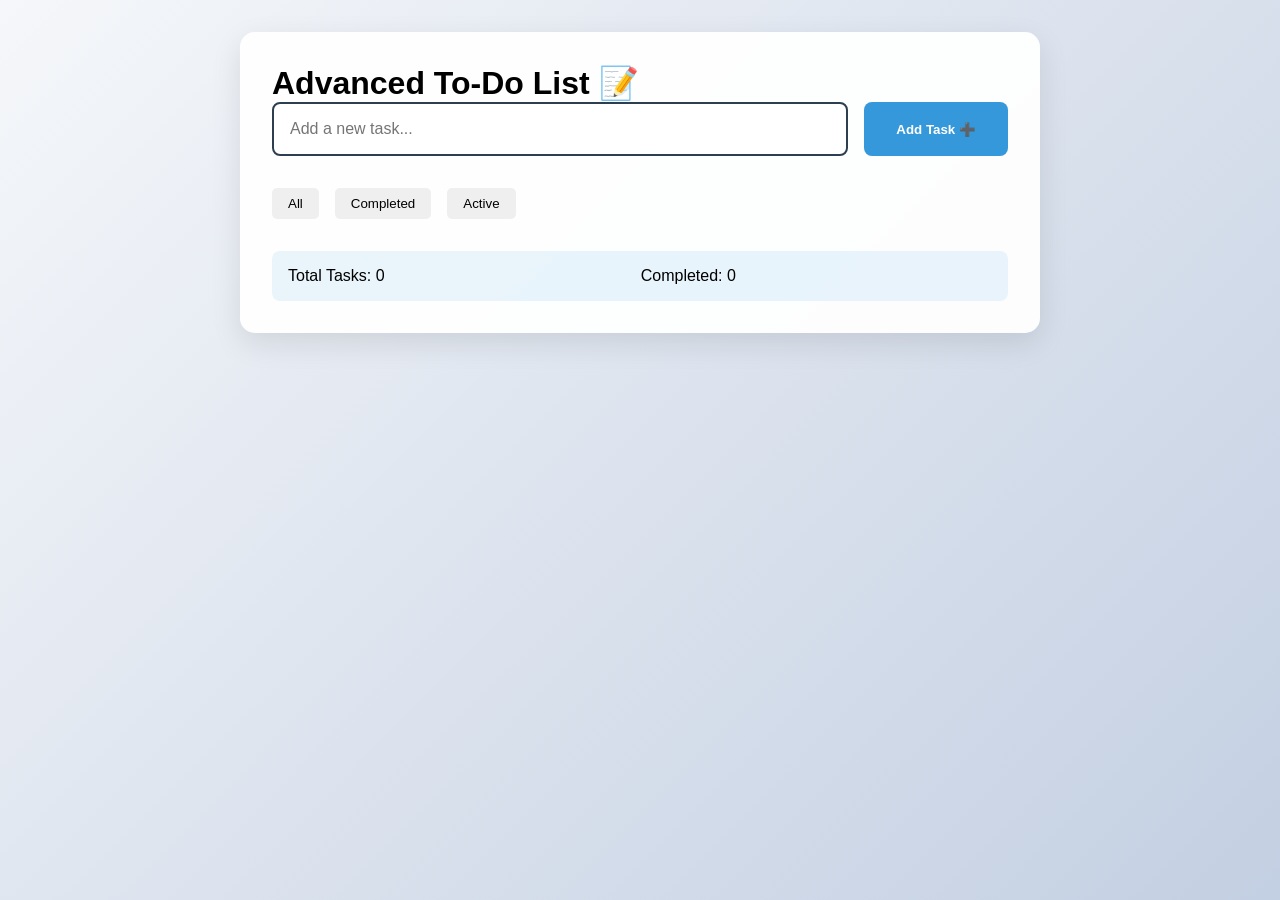
==== index.html @ 49f96af4 "Update and rename todo.html to index.html" ====
<!DOCTYPE html>
<html lang="en">
  <head>
    <meta charset="UTF-8" />
    <meta name="viewport" content="width=device-width, initial-scale=1.0" />
    <title>Advanced To-Do List</title>
    <link rel="stylesheet" href="style.css" />
  </head>
  <body>
    <div class="container">
      <h1>Advanced To-Do List 📝</h1>
      <div class="input-section">
        <input type="text" class="task-input" placeholder="Add a new task..." />
        <button class="add-btn">Add Task ➕</button>
      </div>

      <div class="filter-section">
        <button class="filter-btn" data-filter="all">All</button>
        <button class="filter-btn" data-filter="completed">Completed</button>
        <button class="filter-btn" data-filter="active">Active</button>
      </div>

      <div class="tasks-container"></div>

      <div class="stats-container">
        <div>Total Tasks: <span id="total-tasks">0</span></div>
        <div>Completed: <span id="completed-tasks">0</span></div>
        <div class="progress-bar">
          <div class="progress-fill" style="width: 0%"></div>
        </div>
      </div>
    </div>
    <script src="script.js"></script>
  </body>
</html>
---- style.css ----
:root {
  --primary: #2c3e50;
  --secondary: #3498db;
  --background: linear-gradient(135deg, #f5f7fa 0%, #c3cfe2 100%);
}

* {
  box-sizing: border-box;
  margin: 0;
  padding: 0;
}

body {
  font-family: "Segoe UI", sans-serif;
  min-height: 100vh;
  background: var(--background);
  padding: 2rem;
}

.container {
  max-width: 800px;
  margin: 0 auto;
  background: rgba(255, 255, 255, 0.95);
  padding: 2rem;
  border-radius: 15px;
  box-shadow: 0 10px 30px rgba(0, 0, 0, 0.1);
}

.input-section {
  display: flex;
  gap: 1rem;
  margin-bottom: 2rem;
}

.task-input {
  flex: 1;
  padding: 1rem;
  border: 2px solid var(--primary);
  border-radius: 8px;
  font-size: 1rem;
  transition: all 0.3s ease;
}

.task-input:focus {
  outline: none;
  border-color: var(--secondary);
  box-shadow: 0 0 10px rgba(52, 152, 219, 0.3);
}

.add-btn {
  padding: 1rem 2rem;
  background: var(--secondary);
  border: none;
  border-radius: 8px;
  color: white;
  font-weight: bold;
  cursor: pointer;
  transition: transform 0.2s ease;
}

.add-btn:hover {
  transform: translateY(-2px);
  background: var(--secondary);
  transition: all 0.3s ease;
  transform: translateY(-5px);
  box-shadow: 10px 10px 10px gray, -3px -3px 5px lightgray;
}

.tasks-container {
  margin-top: 2rem;
}

.task-item {
  display: flex;
  align-items: center;
  padding: 1rem;
  margin: 0.5rem 0;
  border: 1px solid rgb(3, 48, 92, 0.2);
  background: rgb(242, 253, 179);
  border-radius: 8px;
  transition: all 0.3s ease;
  cursor: move;
}

.task-item:hover {
  transform: translateY(5px);
  box-shadow: 10px 10px 10px 10px rgba(16, 0, 54, 0.1);
}

.task-text {
  flex: 1;
  margin: 0 1rem;
}

.task-actions {
  display: flex;
  gap: 1rem;
}

.delete-btn {
  background: #e74c3c;
  color: white;
  border: none;
  padding: 0.5rem 1rem;
  border-radius: 5px;
  cursor: pointer;
}

.priority-indicator {
  width: 10px;
  height: 10px;
  border-radius: 50%;
}

.stats-container {
  margin-top: 2rem;
  padding: 1rem;
  background: rgba(52, 152, 219, 0.1);
  border-radius: 8px;
  display: flex;
  justify-content: space-between;
}

.progress-bar {
  height: 8px;
  background: #eee;
  border-radius: 4px;
  overflow: hidden;
}

.progress-fill {
  height: 100%;
  background: var(--secondary);
  transition: width 0.3s ease;
}

.filter-section {
  margin: 1rem 0;
  display: flex;
  gap: 1rem;
}

.filter-btn {
  padding: 0.5rem 1rem;
  border: none;
  border-radius: 5px;
  cursor: pointer;
}

[contenteditable="true"]:focus {
  outline: none;
  background: #f0f8ff;
}
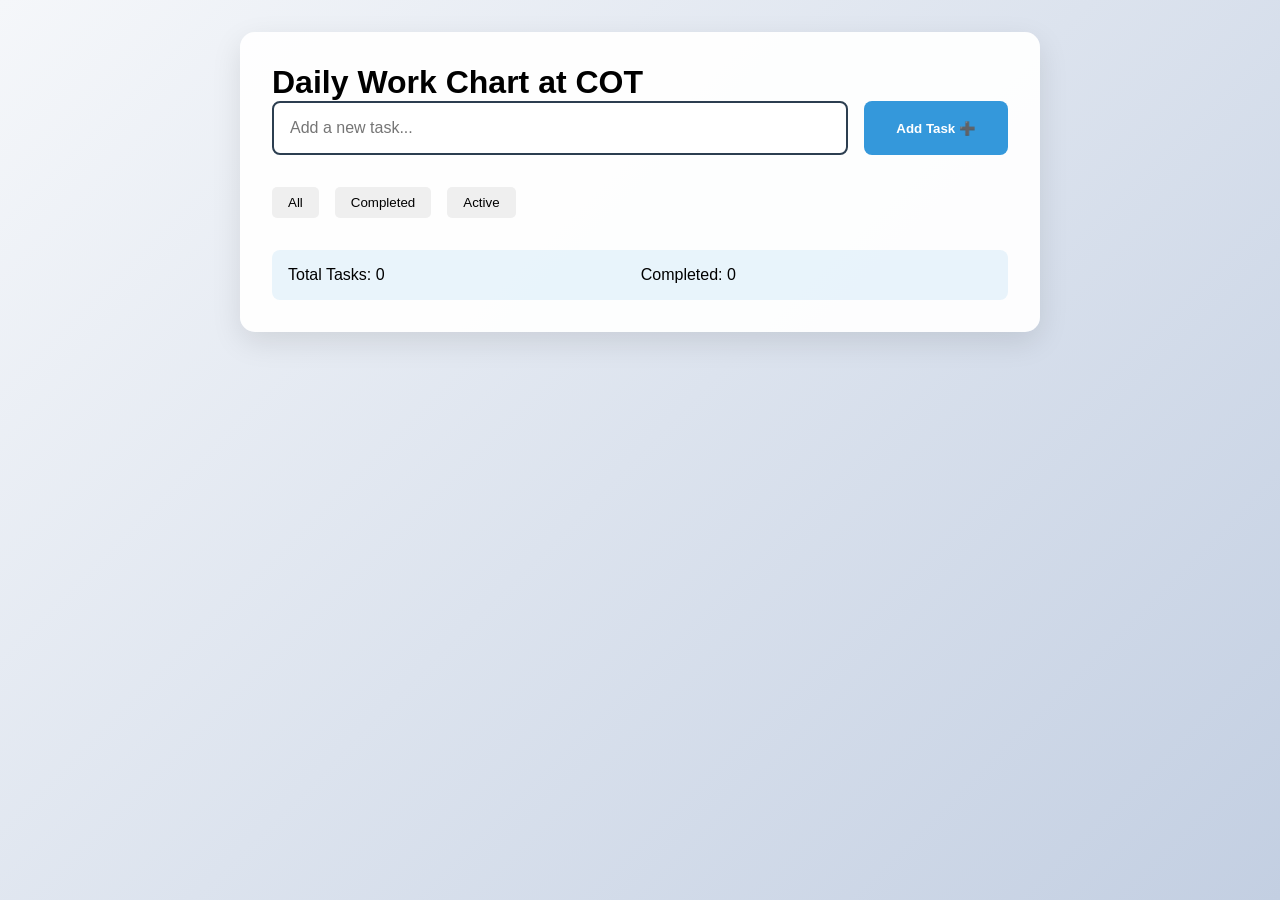
==== commit 63855939: "Update index.html" ====
--- a/index.html
+++ b/index.html
@@ -8,7 +8,7 @@
   </head>
   <body>
     <div class="container">
-      <h1>Advanced To-Do List 📝</h1>
+      <h1>Daily Work Chart at COT</h1>
       <div class="input-section">
         <input type="text" class="task-input" placeholder="Add a new task..." />
         <button class="add-btn">Add Task ➕</button>
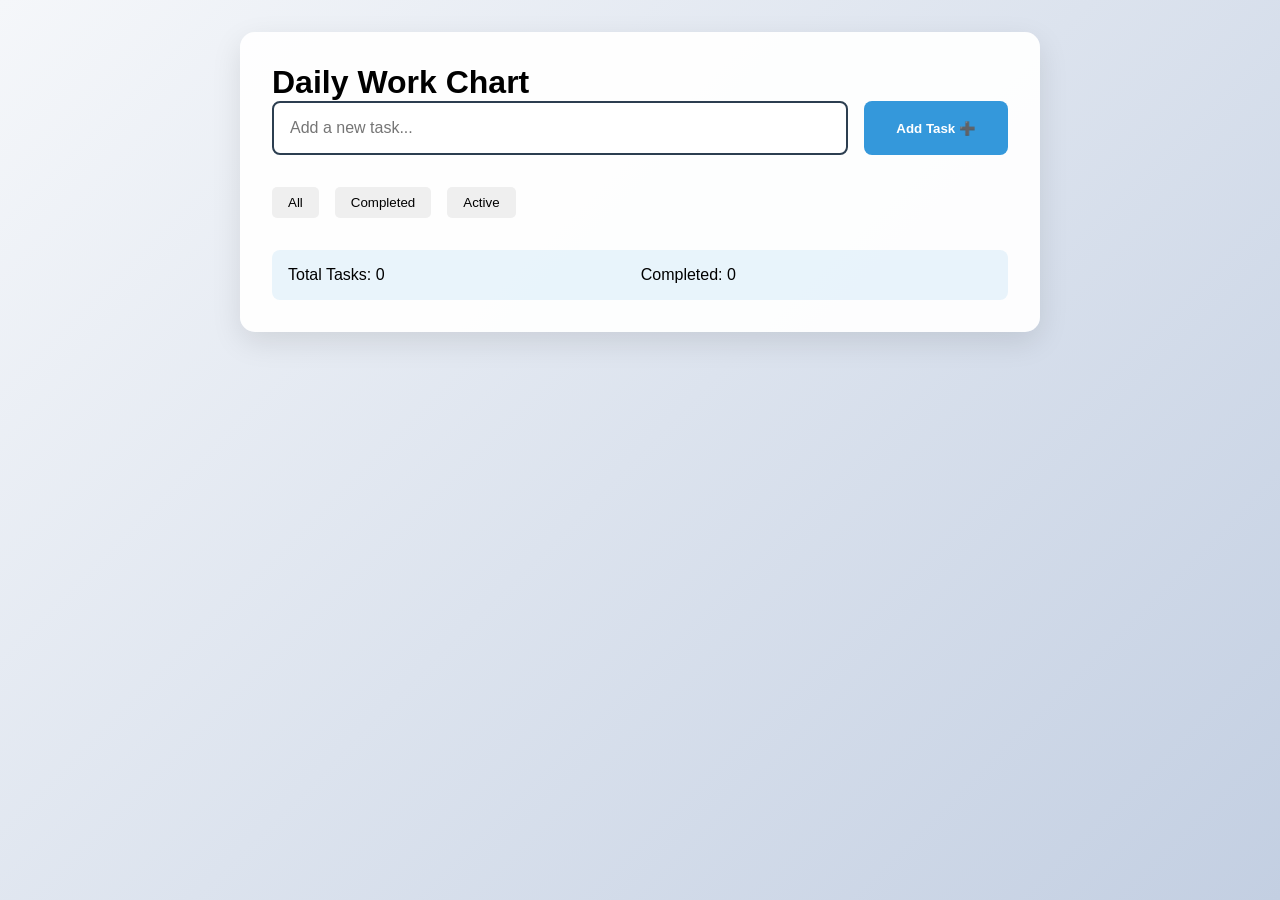
==== commit c1ecae9a: "Update index.html" ====
--- a/index.html
+++ b/index.html
@@ -8,7 +8,7 @@
   </head>
   <body>
     <div class="container">
-      <h1>Daily Work Chart at COT</h1>
+      <h1>Daily Work Chart</h1>
       <div class="input-section">
         <input type="text" class="task-input" placeholder="Add a new task..." />
         <button class="add-btn">Add Task ➕</button>
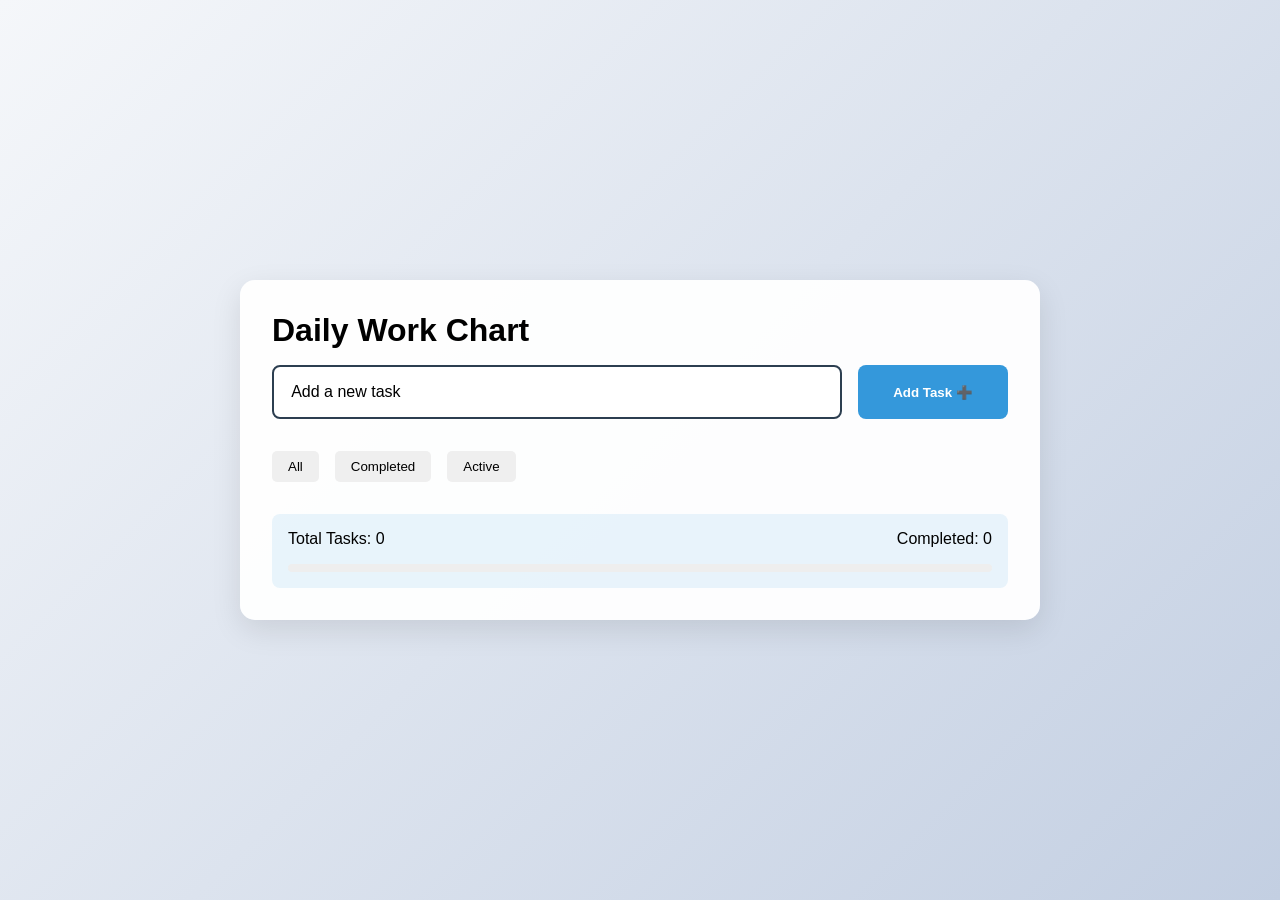
==== commit 2cebc468: "Update index.html" ====
--- a/index.html
+++ b/index.html
@@ -10,7 +10,8 @@
     <div class="container">
       <h1>Daily Work Chart</h1>
       <div class="input-section">
-        <input type="text" class="task-input" placeholder="Add a new task..." />
+        <input type="text" class="task-input" placeholder="" required />
+        <span class="floating-placeholder">Add a new task</span>
         <button class="add-btn">Add Task ➕</button>
       </div>
 
--- a/style.css
+++ b/style.css
@@ -1,153 +1,240 @@
-:root {
-  --primary: #2c3e50;
-  --secondary: #3498db;
-  --background: linear-gradient(135deg, #f5f7fa 0%, #c3cfe2 100%);
-}
-
-* {
-  box-sizing: border-box;
-  margin: 0;
-  padding: 0;
-}
-
-body {
-  font-family: "Segoe UI", sans-serif;
-  min-height: 100vh;
-  background: var(--background);
-  padding: 2rem;
-}
-
-.container {
-  max-width: 800px;
-  margin: 0 auto;
-  background: rgba(255, 255, 255, 0.95);
-  padding: 2rem;
-  border-radius: 15px;
-  box-shadow: 0 10px 30px rgba(0, 0, 0, 0.1);
-}
-
-.input-section {
-  display: flex;
-  gap: 1rem;
-  margin-bottom: 2rem;
-}
-
-.task-input {
-  flex: 1;
-  padding: 1rem;
-  border: 2px solid var(--primary);
-  border-radius: 8px;
-  font-size: 1rem;
-  transition: all 0.3s ease;
-}
-
-.task-input:focus {
-  outline: none;
-  border-color: var(--secondary);
-  box-shadow: 0 0 10px rgba(52, 152, 219, 0.3);
-}
-
-.add-btn {
-  padding: 1rem 2rem;
-  background: var(--secondary);
-  border: none;
-  border-radius: 8px;
-  color: white;
-  font-weight: bold;
-  cursor: pointer;
-  transition: transform 0.2s ease;
-}
-
-.add-btn:hover {
-  transform: translateY(-2px);
-  background: var(--secondary);
-  transition: all 0.3s ease;
-  transform: translateY(-5px);
-  box-shadow: 10px 10px 10px gray, -3px -3px 5px lightgray;
-}
-
-.tasks-container {
-  margin-top: 2rem;
-}
-
-.task-item {
-  display: flex;
-  align-items: center;
-  padding: 1rem;
-  margin: 0.5rem 0;
-  border: 1px solid rgb(3, 48, 92, 0.2);
-  background: rgb(242, 253, 179);
-  border-radius: 8px;
-  transition: all 0.3s ease;
-  cursor: move;
-}
-
-.task-item:hover {
-  transform: translateY(5px);
-  box-shadow: 10px 10px 10px 10px rgba(16, 0, 54, 0.1);
-}
-
-.task-text {
-  flex: 1;
-  margin: 0 1rem;
-}
-
-.task-actions {
-  display: flex;
-  gap: 1rem;
-}
-
-.delete-btn {
-  background: #e74c3c;
-  color: white;
-  border: none;
-  padding: 0.5rem 1rem;
-  border-radius: 5px;
-  cursor: pointer;
-}
-
-.priority-indicator {
-  width: 10px;
-  height: 10px;
-  border-radius: 50%;
-}
-
-.stats-container {
-  margin-top: 2rem;
-  padding: 1rem;
-  background: rgba(52, 152, 219, 0.1);
-  border-radius: 8px;
-  display: flex;
-  justify-content: space-between;
-}
-
-.progress-bar {
-  height: 8px;
-  background: #eee;
-  border-radius: 4px;
-  overflow: hidden;
-}
-
-.progress-fill {
-  height: 100%;
-  background: var(--secondary);
-  transition: width 0.3s ease;
-}
-
-.filter-section {
-  margin: 1rem 0;
-  display: flex;
-  gap: 1rem;
-}
-
-.filter-btn {
-  padding: 0.5rem 1rem;
-  border: none;
-  border-radius: 5px;
-  cursor: pointer;
-}
-
-[contenteditable="true"]:focus {
-  outline: none;
-  background: #f0f8ff;
-}
+:root {
+  --primary: #2c3e50;
+  --secondary: #3498db;
+  --background: linear-gradient(135deg, #f5f7fa 0%, #c3cfe2 100%);
+}
+
+* {
+  box-sizing: border-box;
+  margin: 0;
+  padding: 0;
+}
+
+body {
+  font-family: "Segoe UI", sans-serif;
+  min-height: 100vh;
+  background: var(--background);
+  padding: 2rem;
+  display: flex;
+  justify-content: center;
+  align-items: center;
+}
+h1{
+  margin-bottom: 1rem;
+}
+
+.container {
+  width: 90%;
+  max-width: 800px;
+  background: rgba(255, 255, 255, 0.95);
+  padding: 2rem;
+  border-radius: 15px;
+  box-shadow: 0 10px 30px rgba(0, 0, 0, 0.1);
+}
+
+.input-section {
+  display: flex;
+  gap: 1rem;
+  margin-bottom: 2rem;
+  flex-wrap: wrap;
+  position: relative;
+}
+
+.task-input {
+  flex: 1;
+  padding: 1rem;
+  border: 2px solid var(--primary);
+  border-radius: 8px;
+  font-size: 1rem;
+  transition: all 0.3s ease;
+  min-width: 200px;
+}
+.floating-placeholder {
+  position: absolute;
+  top: 50%;
+  left: 0.7rem;
+  transform: translateY(-50%);
+  transition: all 0.3s ease;
+  background: white;
+  padding: 0 0.5rem;
+  pointer-events: none;
+}
+input:focus ~ .floating-placeholder,
+input:not(:placeholder-shown) ~ .floating-placeholder {
+  top: 0;
+  transform: translateY(-50%);
+  font-size: 1rem;
+  color: #007bff;
+  background: white;
+  border: 1px solid #007bff;
+  border-radius: 4px;
+}
+
+
+.add-btn {
+  padding: 1rem 2rem;
+  background: var(--secondary);
+  border: none;
+  border-radius: 8px;
+  color: white;
+  font-weight: bold;
+  cursor: pointer;
+  transition: transform 0.2s ease;
+  min-width: 150px;
+}
+.add-btn:hover {
+  background: var(--secondary);
+  transition: all 0.3s ease;
+  transform: translateY(-5px);
+  box-shadow: 10px 10px 10px #0000004d, -3px -3px 5px lightgray;}
+
+.tasks-container {
+  margin-top: 2rem;
+}
+
+.task-item {
+  display: flex;
+  align-items: center;
+  padding: 1rem;
+  margin: 0.5rem 0;
+  border: 1px solid rgba(3, 48, 92, 0.3);
+  background: rgb(242, 253, 179);
+  border-radius: 8px;
+  transition: all 0.3s ease;
+  cursor: move;
+  flex-wrap: wrap;
+}
+.task-item:hover {
+  transform: translateY(-5px);
+  box-shadow: 10px 10px 10px #0000004d;
+}
+
+.task-text {
+  flex: 1;
+  margin: 0 1rem;
+   word-break: break-word;
+}
+
+.task-actions {
+  display: flex;
+  gap: 1rem;
+}
+
+.delete-btn {
+  background: #e74c3c;
+  color: white;
+  border: none;
+  padding: 0.5rem 1rem;
+  border-radius: 5px;
+  cursor: pointer;
+}
+
+.stats-container {
+  margin-top: 2rem;
+  padding: 1rem;
+  background: rgba(52, 152, 219, 0.1);
+  border-radius: 8px;
+  display: flex;
+  justify-content: space-between;
+  flex-wrap: wrap;
+}
+
+.progress-bar {
+  width: 100%;
+  height: 8px;
+  background: #eee;
+  border-radius: 4px;
+  overflow: hidden;
+  margin-top: 1rem;
+}
+
+.progress-fill {
+  height: 100%;
+  background: var(--secondary);
+  transition: width 0.3s ease;
+}
+
+.filter-section {
+  margin: 1rem 0;
+  display: flex;
+  gap: 1rem;
+  flex-wrap: wrap;
+}
+
+.filter-btn {
+  padding: 0.5rem 1rem;
+  border: none;
+  border-radius: 5px;
+  cursor: pointer;
+}
+.filter-btn:hover {
+  background-color: var(--secondary);
+  transition: all 0.6s ease;
+}
+
+/* Media Queries for Responsiveness */
+
+/* For tablets and smaller screens */
+@media (max-width: 768px) {
+  .input-section {
+    flex-direction: column;
+  }
+
+  .task-item {
+    flex-direction: column;
+    align-items: flex-start;
+  }
+
+  .task-actions {
+    margin-top: 0.5rem;
+    justify-content: space-between;
+    width: 100%;
+  }
+
+  .stats-container {
+    flex-direction: column;
+    text-align: center;
+  }
+  .floating-placeholder {
+    top: 1;
+    transform: translateY(-200%);
+  }
+}
+
+/* For mobile screens */
+@media (max-width: 480px) {
+  body {
+    padding: 1rem;
+  }
+
+  .container {
+    padding: 1.5rem;
+  }
+
+  .task-item {
+    padding: 0.8rem;
+  }
+
+  .add-btn {
+    width: 100%;
+    text-align: center;
+  }
+
+  .task-actions {
+    flex-direction: column;
+    align-items: center;
+    gap: 0.5rem;
+  }
+
+  .filter-section {
+    flex-direction: column;
+    align-items: center;
+  }
+  .filter-btn {
+    width: 50%;
+    padding: 0.5rem 1rem;
+    border: none;
+    border-radius: 5px;
+    cursor: pointer;
+  }
+}
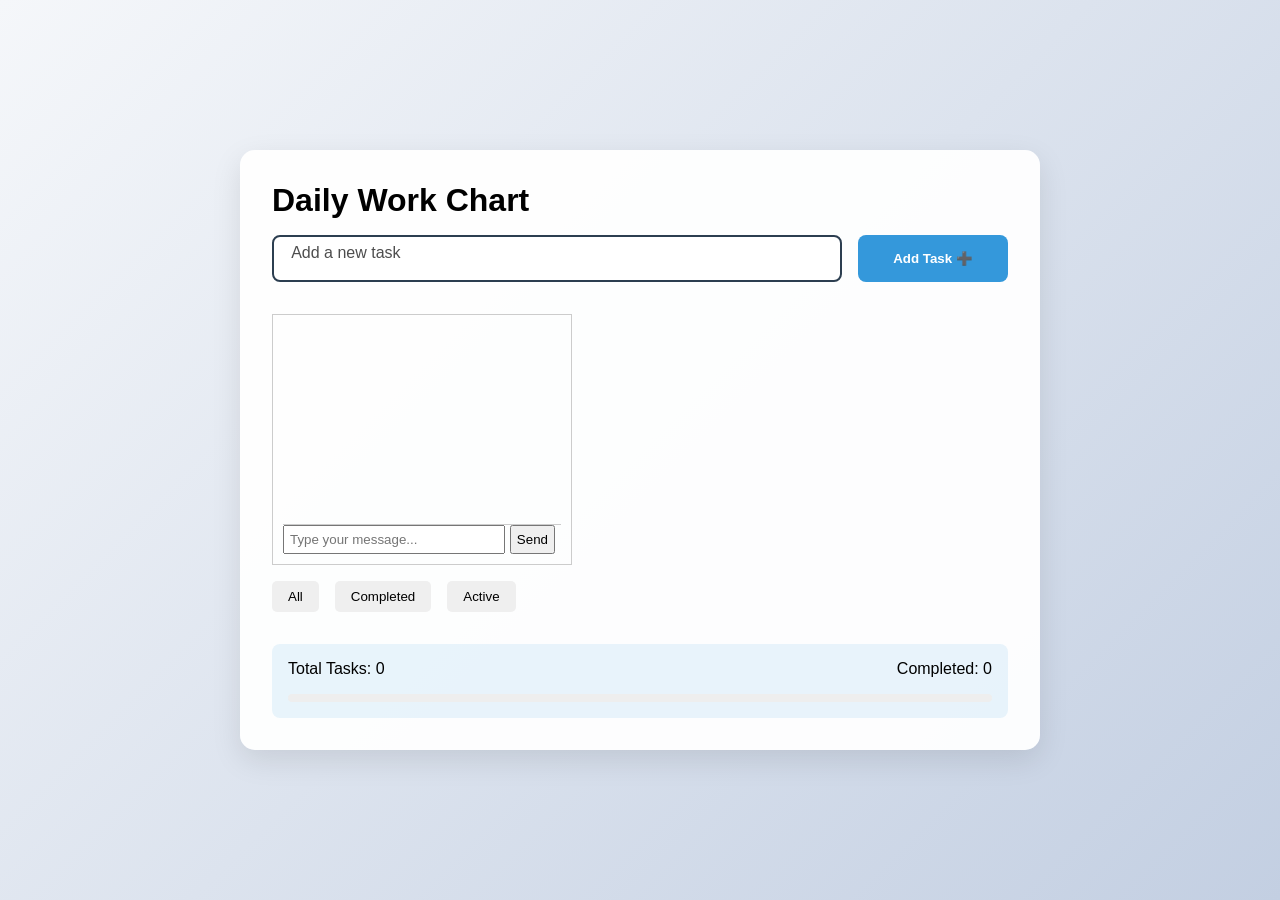
==== commit 7a0274a5: "Update index.html" ====
--- a/index.html
+++ b/index.html
@@ -15,6 +15,20 @@
         <button class="add-btn">Add Task ➕</button>
       </div>
 
+<div id="chat-container">
+    <div id="chatbox"></div>
+    <input type="text" id="user-input" placeholder="Type your message...">
+    <button onclick="sendMessage()">Send</button>
+</div>
+
+<style>
+    #chat-container { width: 300px; border: 1px solid #ccc; padding: 10px; }
+    #chatbox { height: 200px; overflow-y: auto; border-bottom: 1px solid #ccc; padding: 5px; }
+    #user-input { width: 80%; padding: 5px; }
+    button { padding: 5px; }
+</style>
+
+      
       <div class="filter-section">
         <button class="filter-btn" data-filter="all">All</button>
         <button class="filter-btn" data-filter="completed">Completed</button>
--- a/style.css
+++ b/style.css
@@ -42,31 +42,39 @@
 
 .task-input {
   flex: 1;
-  padding: 1rem;
+  padding: 10px;
   border: 2px solid var(--primary);
   border-radius: 8px;
   font-size: 1rem;
   transition: all 0.3s ease;
   min-width: 200px;
 }
+
+.task-input:focus {
+  outline: none;
+  border-color: var(--secondary);
+  border: 2px solid #ffae00;
+}
+
 .floating-placeholder {
   position: absolute;
-  top: 50%;
+  top: 0;
   left: 0.7rem;
-  transform: translateY(-50%);
+  transform: translateY(50%);
   transition: all 0.3s ease;
   background: white;
   padding: 0 0.5rem;
   pointer-events: none;
+  color: #4d4d4d;
 }
 input:focus ~ .floating-placeholder,
 input:not(:placeholder-shown) ~ .floating-placeholder {
   top: 0;
   transform: translateY(-50%);
   font-size: 1rem;
-  color: #007bff;
+  color: #4d4d4d;
   background: white;
-  border: 1px solid #007bff;
+  border: 1px solid #ffae00;
   border-radius: 4px;
 }
 
@@ -196,8 +204,8 @@
     text-align: center;
   }
   .floating-placeholder {
-    top: 1;
-    transform: translateY(-200%);
+    top: 0;
+    transform: translateY(50%);
   }
 }
 
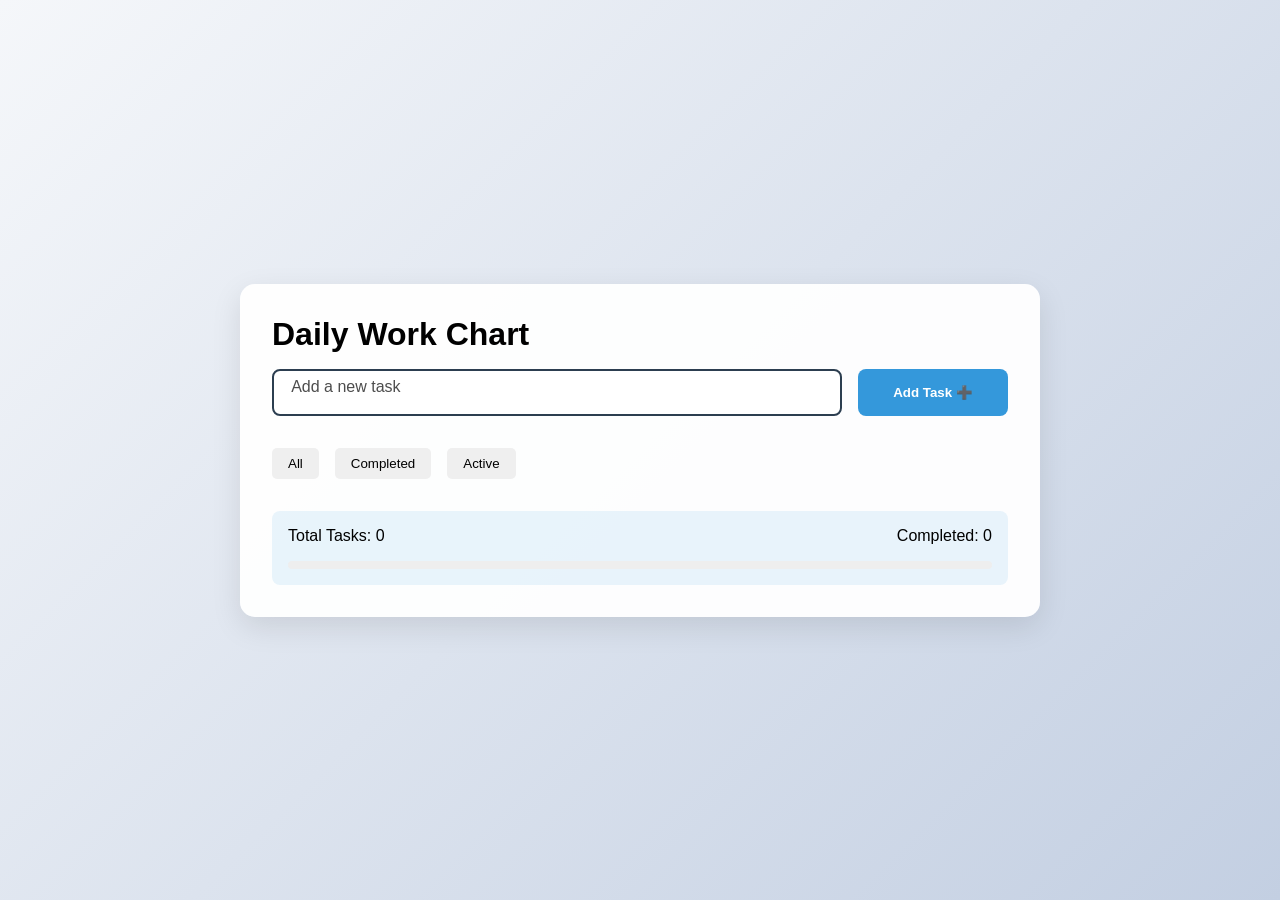
==== commit f7d646b4: "Update index.html" ====
--- a/index.html
+++ b/index.html
@@ -15,18 +15,7 @@
         <button class="add-btn">Add Task ➕</button>
       </div>
 
-<div id="chat-container">
-    <div id="chatbox"></div>
-    <input type="text" id="user-input" placeholder="Type your message...">
-    <button onclick="sendMessage()">Send</button>
-</div>
 
-<style>
-    #chat-container { width: 300px; border: 1px solid #ccc; padding: 10px; }
-    #chatbox { height: 200px; overflow-y: auto; border-bottom: 1px solid #ccc; padding: 5px; }
-    #user-input { width: 80%; padding: 5px; }
-    button { padding: 5px; }
-</style>
 
       
       <div class="filter-section">
